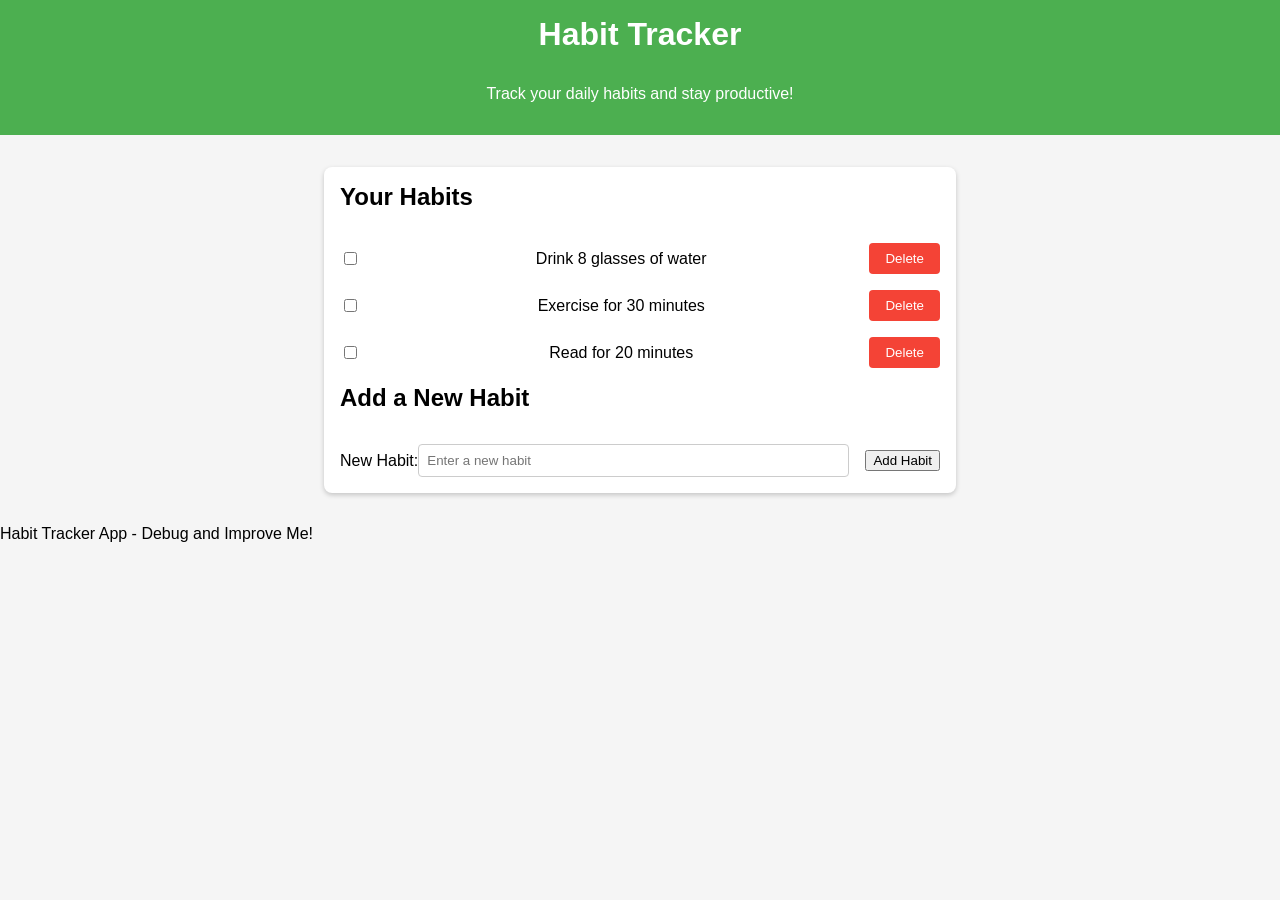
==== index.html @ f2689317 "initial" ====
<!DOCTYPE html>
<html lang="en">
<head>
    <meta charset="UTF-8">
    <meta name="viewport" content="width=device-width, initial-scale=1.0">
    <title>Habit Tracker</title>
    <link rel="stylesheet" href="styles.css">
</head>
<body>
    <header>
        <h1>Habit Tracker</h1>
        <p>Track your daily habits and stay productive!</p>
    </header>

    <main>
        <section id="habit-list">
            <h2>Your Habits</h2>
            <ul id="habits">
                <!-- Predefined habits -->
                <li>
                    <input type="checkbox" class="habit-checkbox">
                    <span>Drink 8 glasses of water</span>
                    <button class="delete-btn">Delete</button>
                </li>
                <li>
                    <input type="checkbox" class="habit-checkbox">
                    <span>Exercise for 30 minutes</span>
                    <button class="delete-btn">Delete</button>
                </li>
                <li>
                    <input type="checkbox" class="habit-checkbox">
                    <span>Read for 20 minutes</span>
                    <button class="delete-btn">Delete</button>
                </li>
            </ul>
        </section>

        <section id="add-habit">
            <h2>Add a New Habit</h2>
            <form id="habit-form">
                <label for="new-habit">New Habit:</label>
                <input type="text" id="new-habit" placeholder="Enter a new habit">
                <button type="submit">Add Habit</button>
            </form>
        </section>
    </main>

    <footer>
        <p>Habit Tracker App - Debug and Improve Me!</p>
    </footer>

    <script src="script.js"></script>
</body>
</html>
---- styles.css ----
body {
    font-family: Arial, sans-serif;
    margin: 0;
    padding: 0;
    background-color: #f5f5f5;
}

header {
    background-color: #4CAF50;
    color: white;
    text-align: center;
    padding: 1rem 0;
}

main {
    max-width: 600px;
    margin: 2rem auto;
    padding: 1rem;
    background-color: white;
    border-radius: 8px;
    box-shadow: 0 2px 5px rgba(0, 0, 0, 0.2);
}

h1, h2 {
    margin: 0;
    padding-bottom: 1rem;
}

ul {
    list-style-type: none;
    padding: 0;
}

li {
    display: flex;
    align-items: center;
    justify-content: space-between;
    margin-bottom: 1rem;
}

.habit-checkbox {
    margin-right: 1rem;
}

.delete-btn {
    background-color: #f44336;
    color: white;
    border: none;
    padding: 0.5rem 1rem;
    border-radius: 4px;
    cursor: pointer;
}

.delete-btn:hover {
    background-color: #d32f2f;
}

#habit-form {
    display: flex;
    justify-content: space-between;
    align-items: center;
    margin-top: 1rem;
}

#new-habit {
    flex: 1;
    padding: 0.5rem;
    margin-right: 1rem;
    border: 1px solid #ccc;
    border-radius: 4px;
}

button {
    cursor: pointer;
}
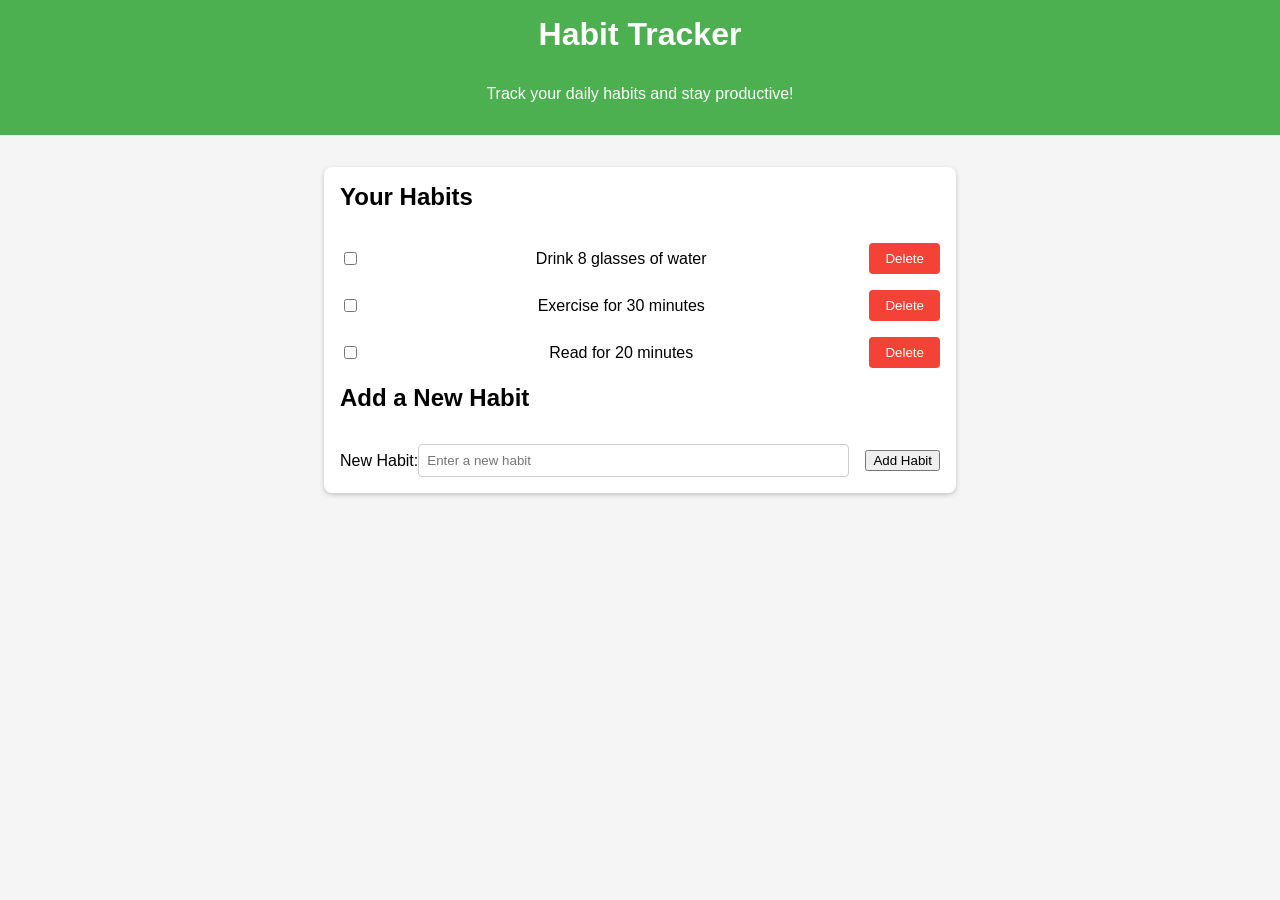
==== commit d1dca6fc: "e" ====
--- a/index.html
+++ b/index.html
@@ -46,7 +46,6 @@
     </main>
 
     <footer>
-        <p>Habit Tracker App - Debug and Improve Me!</p>
     </footer>
 
     <script src="script.js"></script>
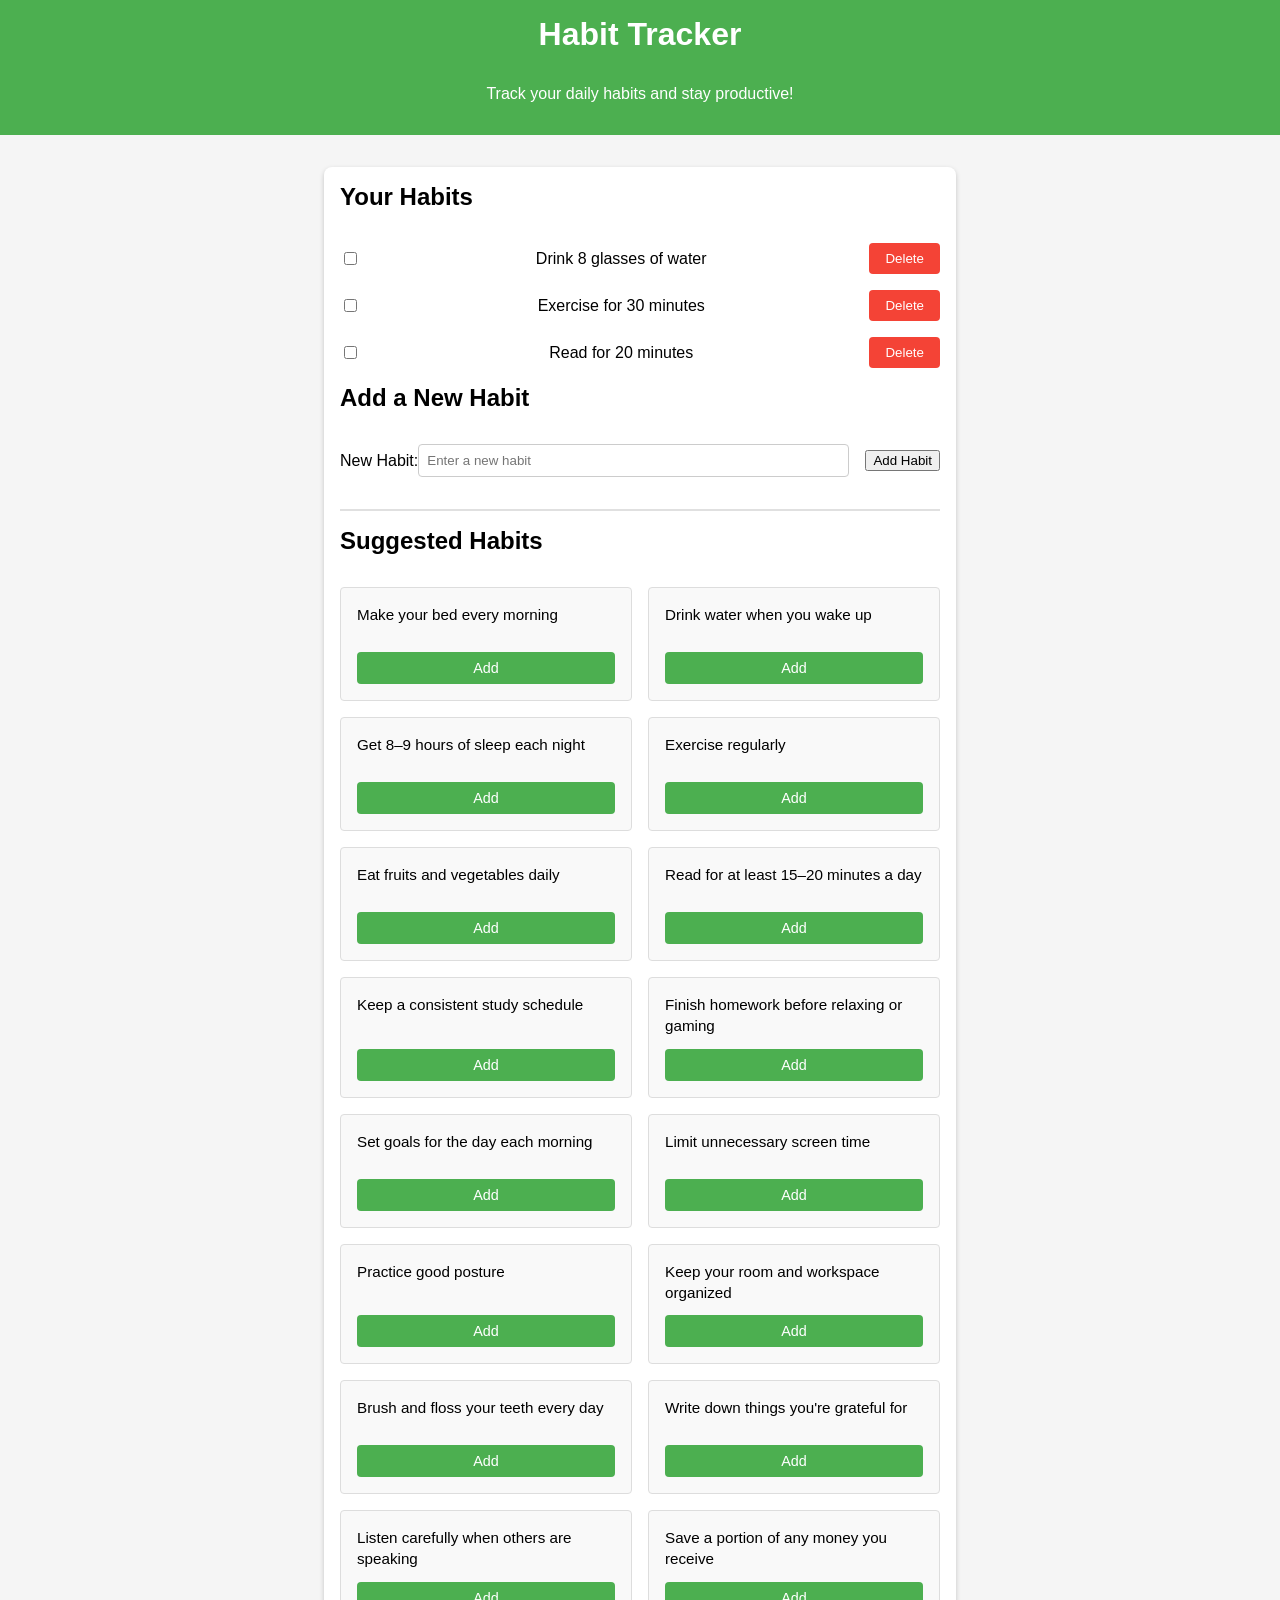
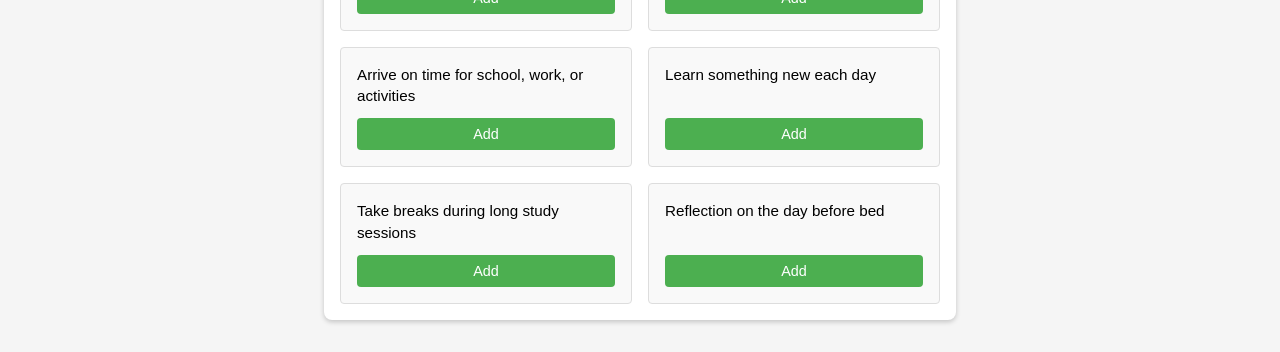
==== commit b2a5f8a3: "list" ====
--- a/index.html
+++ b/index.html
@@ -43,6 +43,92 @@
                 <button type="submit">Add Habit</button>
             </form>
         </section>
+
+        <section id="preset-habits">
+            <h2>Suggested Habits</h2>
+            <div class="preset-habits-container">
+                <div class="preset-habit">
+                    <span>Make your bed every morning</span>
+                    <button class="add-preset-btn">Add</button>
+                </div>
+                <div class="preset-habit">
+                    <span>Drink water when you wake up</span>
+                    <button class="add-preset-btn">Add</button>
+                </div>
+                <div class="preset-habit">
+                    <span>Get 8–9 hours of sleep each night</span>
+                    <button class="add-preset-btn">Add</button>
+                </div>
+                <div class="preset-habit">
+                    <span>Exercise regularly</span>
+                    <button class="add-preset-btn">Add</button>
+                </div>
+                <div class="preset-habit">
+                    <span>Eat fruits and vegetables daily</span>
+                    <button class="add-preset-btn">Add</button>
+                </div>
+                <div class="preset-habit">
+                    <span>Read for at least 15–20 minutes a day</span>
+                    <button class="add-preset-btn">Add</button>
+                </div>
+                <div class="preset-habit">
+                    <span>Keep a consistent study schedule</span>
+                    <button class="add-preset-btn">Add</button>
+                </div>
+                <div class="preset-habit">
+                    <span>Finish homework before relaxing or gaming</span>
+                    <button class="add-preset-btn">Add</button>
+                </div>
+                <div class="preset-habit">
+                    <span>Set goals for the day each morning</span>
+                    <button class="add-preset-btn">Add</button>
+                </div>
+                <div class="preset-habit">
+                    <span>Limit unnecessary screen time</span>
+                    <button class="add-preset-btn">Add</button>
+                </div>
+                <div class="preset-habit">
+                    <span>Practice good posture</span>
+                    <button class="add-preset-btn">Add</button>
+                </div>
+                <div class="preset-habit">
+                    <span>Keep your room and workspace organized</span>
+                    <button class="add-preset-btn">Add</button>
+                </div>
+                <div class="preset-habit">
+                    <span>Brush and floss your teeth every day</span>
+                    <button class="add-preset-btn">Add</button>
+                </div>
+                <div class="preset-habit">
+                    <span>Write down things you're grateful for</span>
+                    <button class="add-preset-btn">Add</button>
+                </div>
+                <div class="preset-habit">
+                    <span>Listen carefully when others are speaking</span>
+                    <button class="add-preset-btn">Add</button>
+                </div>
+                <div class="preset-habit">
+                    <span>Save a portion of any money you receive</span>
+                    <button class="add-preset-btn">Add</button>
+                </div>
+                <div class="preset-habit">
+                    <span>Arrive on time for school, work, or activities</span>
+                    <button class="add-preset-btn">Add</button>
+                </div>
+                <div class="preset-habit">
+                    <span>Learn something new each day</span>
+                    <button class="add-preset-btn">Add</button>
+                </div>
+                <div class="preset-habit">
+                    <span>Take breaks during long study sessions</span>
+                    <button class="add-preset-btn">Add</button>
+                </div>
+                <div class="preset-habit">
+                    <span>Reflection on the day before bed</span>
+                    <button class="add-preset-btn">Add</button>
+                </div>
+            </div>
+        </section>
     </main>
 
     <footer>
--- a/styles.css
+++ b/styles.css
@@ -73,3 +73,47 @@
 button {
     cursor: pointer;
 }
+
+#preset-habits {
+    margin-top: 2rem;
+    padding-top: 1rem;
+    border-top: 2px solid #e0e0e0;
+}
+
+.preset-habits-container {
+    display: grid;
+    grid-template-columns: repeat(auto-fill, minmax(280px, 1fr));
+    gap: 1rem;
+    margin-top: 1rem;
+}
+
+.preset-habit {
+    display: flex;
+    flex-direction: column;
+    justify-content: space-between;
+    padding: 1rem;
+    background-color: #f9f9f9;
+    border: 1px solid #ddd;
+    border-radius: 4px;
+    min-height: 80px;
+}
+
+.preset-habit span {
+    margin-bottom: 0.75rem;
+    font-size: 0.95rem;
+    line-height: 1.4;
+}
+
+.add-preset-btn {
+    background-color: #4CAF50;
+    color: white;
+    border: none;
+    padding: 0.5rem 1rem;
+    border-radius: 4px;
+    cursor: pointer;
+    font-size: 0.9rem;
+}
+
+.add-preset-btn:hover {
+    background-color: #45a049;
+}
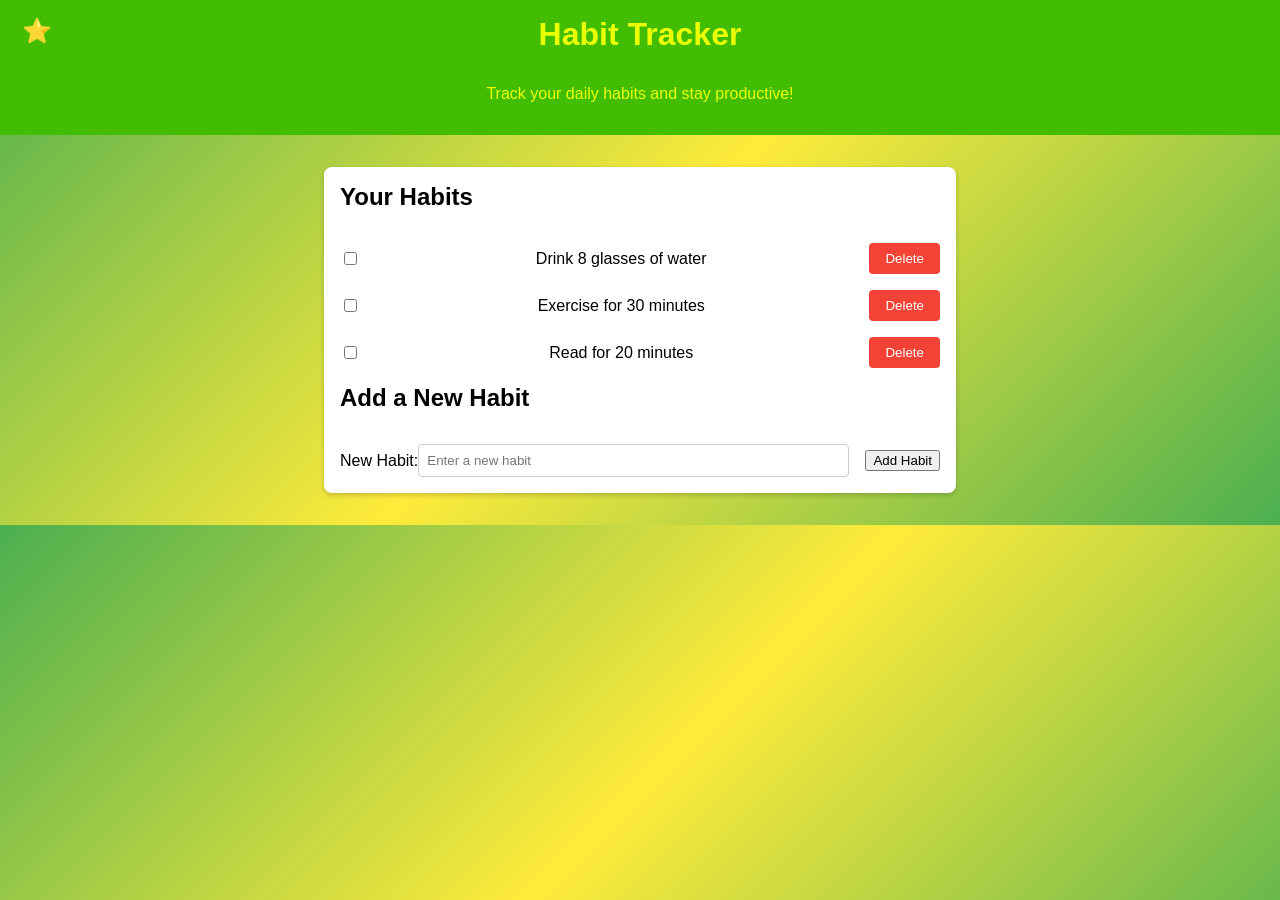
==== commit bf0716f8: "z" ====
--- a/index.html
+++ b/index.html
@@ -8,6 +8,13 @@
 </head>
 <body>
     <header>
+        <div class="nav-dropdown">
+            <button class="nav-star">⭐</button>
+            <div class="dropdown-content">
+                <a href="index.html">Your Habits</a>
+                <a href="suggested-habits.html">Suggested Habits</a>
+            </div>
+        </div>
         <h1>Habit Tracker</h1>
         <p>Track your daily habits and stay productive!</p>
     </header>
@@ -43,92 +50,6 @@
                 <button type="submit">Add Habit</button>
             </form>
         </section>
-
-        <section id="preset-habits">
-            <h2>Suggested Habits</h2>
-            <div class="preset-habits-container">
-                <div class="preset-habit">
-                    <span>Make your bed every morning</span>
-                    <button class="add-preset-btn">Add</button>
-                </div>
-                <div class="preset-habit">
-                    <span>Drink water when you wake up</span>
-                    <button class="add-preset-btn">Add</button>
-                </div>
-                <div class="preset-habit">
-                    <span>Get 8–9 hours of sleep each night</span>
-                    <button class="add-preset-btn">Add</button>
-                </div>
-                <div class="preset-habit">
-                    <span>Exercise regularly</span>
-                    <button class="add-preset-btn">Add</button>
-                </div>
-                <div class="preset-habit">
-                    <span>Eat fruits and vegetables daily</span>
-                    <button class="add-preset-btn">Add</button>
-                </div>
-                <div class="preset-habit">
-                    <span>Read for at least 15–20 minutes a day</span>
-                    <button class="add-preset-btn">Add</button>
-                </div>
-                <div class="preset-habit">
-                    <span>Keep a consistent study schedule</span>
-                    <button class="add-preset-btn">Add</button>
-                </div>
-                <div class="preset-habit">
-                    <span>Finish homework before relaxing or gaming</span>
-                    <button class="add-preset-btn">Add</button>
-                </div>
-                <div class="preset-habit">
-                    <span>Set goals for the day each morning</span>
-                    <button class="add-preset-btn">Add</button>
-                </div>
-                <div class="preset-habit">
-                    <span>Limit unnecessary screen time</span>
-                    <button class="add-preset-btn">Add</button>
-                </div>
-                <div class="preset-habit">
-                    <span>Practice good posture</span>
-                    <button class="add-preset-btn">Add</button>
-                </div>
-                <div class="preset-habit">
-                    <span>Keep your room and workspace organized</span>
-                    <button class="add-preset-btn">Add</button>
-                </div>
-                <div class="preset-habit">
-                    <span>Brush and floss your teeth every day</span>
-                    <button class="add-preset-btn">Add</button>
-                </div>
-                <div class="preset-habit">
-                    <span>Write down things you're grateful for</span>
-                    <button class="add-preset-btn">Add</button>
-                </div>
-                <div class="preset-habit">
-                    <span>Listen carefully when others are speaking</span>
-                    <button class="add-preset-btn">Add</button>
-                </div>
-                <div class="preset-habit">
-                    <span>Save a portion of any money you receive</span>
-                    <button class="add-preset-btn">Add</button>
-                </div>
-                <div class="preset-habit">
-                    <span>Arrive on time for school, work, or activities</span>
-                    <button class="add-preset-btn">Add</button>
-                </div>
-                <div class="preset-habit">
-                    <span>Learn something new each day</span>
-                    <button class="add-preset-btn">Add</button>
-                </div>
-                <div class="preset-habit">
-                    <span>Take breaks during long study sessions</span>
-                    <button class="add-preset-btn">Add</button>
-                </div>
-                <div class="preset-habit">
-                    <span>Reflection on the day before bed</span>
-                    <button class="add-preset-btn">Add</button>
-                </div>
-            </div>
-        </section>
     </main>
 
     <footer>
--- a/styles.css
+++ b/styles.css
@@ -2,14 +2,58 @@
     font-family: Arial, sans-serif;
     margin: 0;
     padding: 0;
-    background-color: #f5f5f5;
+    background: linear-gradient(135deg, #4CAF50, #FFEB3B, #4CAF50);
 }
 
 header {
-    background-color: #4CAF50;
-    color: white;
+    background-color: #43bd01;
+    color: rgb(234, 255, 0);
     text-align: center;
     padding: 1rem 0;
+    position: relative;
+}
+
+.nav-star {
+    font-size: 1.5rem;
+    cursor: pointer;
+    background: none;
+    border: none;
+    color: white;
+}
+
+.nav-dropdown {
+    position: absolute;
+    left: 1rem;
+    top: 1rem;
+    display: inline-block;
+}
+
+.dropdown-content {
+    display: none;
+    position: absolute;
+    left: 0;
+    top: 2.5rem;
+    background-color: #2e7d22;
+    min-width: 160px;
+    box-shadow: 0px 8px 16px 0px rgba(0, 0, 0, 0.2);
+    z-index: 1;
+    border-radius: 4px;
+}
+
+.dropdown-content a {
+    color: white;
+    padding: 0.75rem 1rem;
+    text-decoration: none;
+    display: block;
+    cursor: pointer;
+}
+
+.dropdown-content a:hover {
+    background-color: #1e5318;
+}
+
+.nav-dropdown:hover .dropdown-content {
+    display: block;
 }
 
 main {
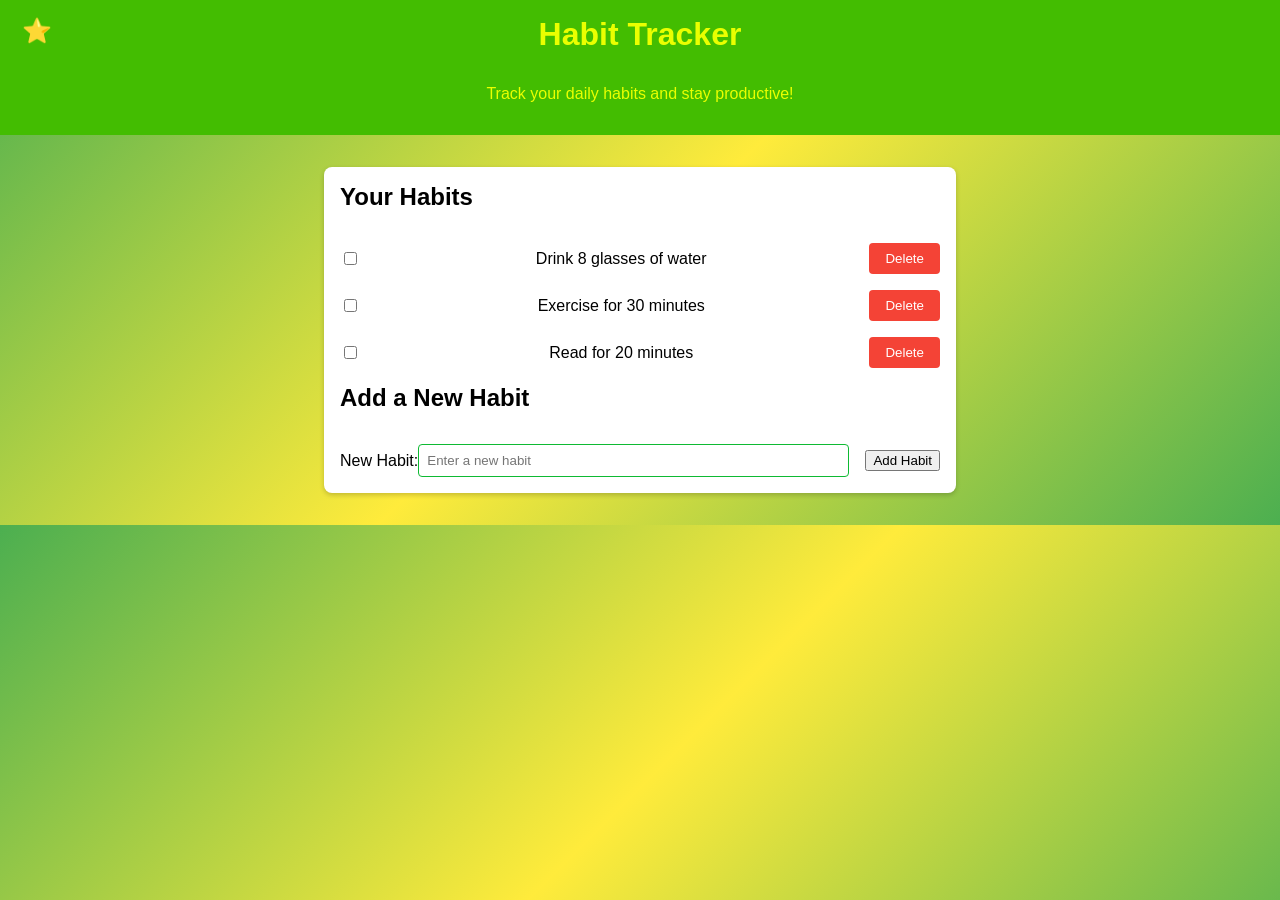
==== commit f4066696: "p" ====
--- a/index.html
+++ b/index.html
@@ -11,6 +11,7 @@
         <div class="nav-dropdown">
             <button class="nav-star">⭐</button>
             <div class="dropdown-content">
+                <a href="welcome.html">Welcome</a>
                 <a href="index.html">Your Habits</a>
                 <a href="suggested-habits.html">Suggested Habits</a>
             </div>
--- a/styles.css
+++ b/styles.css
@@ -110,7 +110,7 @@
     flex: 1;
     padding: 0.5rem;
     margin-right: 1rem;
-    border: 1px solid #ccc;
+    border: 1px solid #0eba33;
     border-radius: 4px;
 }
 
@@ -124,40 +124,200 @@
     border-top: 2px solid #e0e0e0;
 }
 
-.preset-habits-container {
+.carousel-container {
+    display: flex;
+    flex-direction: column;
+    align-items: center;
+    gap: 2rem;
+    margin-top: 2rem;
+    padding: 2rem;
+    background-color: #f9f9f9;
+    border-radius: 8px;
+    min-height: 200px;
+    justify-content: center;
+}
+
+.carousel-display {
+    display: flex;
+    flex-direction: column;
+    align-items: center;
+    gap: 1rem;
+    text-align: center;
+    min-height: 80px;
+    justify-content: center;
+}
+
+.carousel-display span {
+    font-size: 1.5rem;
+    font-weight: bold;
+    color: #333;
+    line-height: 1.6;
+    max-width: 500px;
+}
+
+.carousel-nav {
+    display: flex;
+    align-items: center;
+    gap: 1.5rem;
+    justify-content: center;
+}
+
+.nav-btn {
+    background-color: #4CAF50;
+    color: white;
+    border: none;
+    padding: 0.75rem 1.25rem;
+    border-radius: 4px;
+    cursor: pointer;
+    font-size: 1.2rem;
+    font-weight: bold;
+}
+
+.nav-btn:hover {
+    background-color: #45a049;
+}
+
+#habit-counter {
+    font-size: 1rem;
+    color: #666;
+    min-width: 60px;
+    text-align: center;
+}
+
+#carousel-add-btn {
+    background-color: #4CAF50;
+    color: white;
+    border: none;
+    padding: 0.75rem 2rem;
+    border-radius: 4px;
+    cursor: pointer;
+    font-size: 1rem;
+    font-weight: bold;
+}
+
+#carousel-add-btn:hover {
+    background-color: #45a049;
+}
+
+/* Welcome Page Styles */
+.welcome-main {
+    max-width: 800px;
+    margin: 2rem auto;
+    padding: 1rem;
+}
+
+.welcome-section {
+    background-color: white;
+    border-radius: 8px;
+    box-shadow: 0 2px 5px rgba(0, 0, 0, 0.2);
+    padding: 2rem;
+}
+
+.welcome-section h2 {
+    text-align: center;
+    color: #4CAF50;
+    font-size: 2rem;
+    margin-bottom: 0.5rem;
+}
+
+.welcome-section > p {
+    text-align: center;
+    font-size: 1.1rem;
+    color: #666;
+    margin-bottom: 2rem;
+}
+
+.welcome-content {
     display: grid;
-    grid-template-columns: repeat(auto-fill, minmax(280px, 1fr));
+    grid-template-columns: repeat(auto-fit, minmax(250px, 1fr));
+    gap: 1.5rem;
+    margin: 2rem 0;
+}
+
+.welcome-card {
+    background: linear-gradient(135deg, #f0f8ff, #e6f2ff);
+    padding: 1.5rem;
+    border-radius: 8px;
+    border-left: 4px solid #4CAF50;
+}
+
+.welcome-card h3 {
+    color: #4CAF50;
+    margin-top: 0;
+}
+
+.welcome-card p {
+    color: #555;
+    line-height: 1.6;
+}
+
+.welcome-buttons {
+    display: flex;
     gap: 1rem;
-    margin-top: 1rem;
-}
-
-.preset-habit {
-    display: flex;
-    flex-direction: column;
-    justify-content: space-between;
-    padding: 1rem;
+    justify-content: center;
+    margin: 2rem 0;
+    flex-wrap: wrap;
+}
+
+.btn {
+    padding: 1rem 2rem;
+    border-radius: 4px;
+    text-decoration: none;
+    font-size: 1rem;
+    font-weight: bold;
+    border: none;
+    cursor: pointer;
+    transition: all 0.3s ease;
+    display: inline-block;
+}
+
+.btn-primary {
+    background-color: #4CAF50;
+    color: white;
+}
+
+.btn-primary:hover {
+    background-color: #45a049;
+    transform: translateY(-2px);
+    box-shadow: 0 4px 8px rgba(0, 0, 0, 0.2);
+}
+
+.btn-secondary {
+    background-color: #FFEB3B;
+    color: #333;
+    border: 2px solid #4CAF50;
+}
+
+.btn-secondary:hover {
+    background-color: #fdd835;
+    transform: translateY(-2px);
+    box-shadow: 0 4px 8px rgba(0, 0, 0, 0.2);
+}
+
+.welcome-tips {
     background-color: #f9f9f9;
-    border: 1px solid #ddd;
-    border-radius: 4px;
-    min-height: 80px;
-}
-
-.preset-habit span {
-    margin-bottom: 0.75rem;
-    font-size: 0.95rem;
-    line-height: 1.4;
-}
-
-.add-preset-btn {
-    background-color: #4CAF50;
-    color: white;
-    border: none;
-    padding: 0.5rem 1rem;
-    border-radius: 4px;
-    cursor: pointer;
-    font-size: 0.9rem;
-}
-
-.add-preset-btn:hover {
-    background-color: #45a049;
-}
+    padding: 1.5rem;
+    border-radius: 8px;
+    margin-top: 2rem;
+}
+
+.welcome-tips h3 {
+    color: #4CAF50;
+    margin-top: 0;
+}
+
+.welcome-tips ul {
+    list-style: none;
+    padding: 0;
+}
+
+.welcome-tips li {
+    padding: 0.75rem 0;
+    color: #555;
+    line-height: 1.6;
+    border-bottom: 1px solid #eee;
+}
+
+.welcome-tips li:last-child {
+    border-bottom: none;
+}
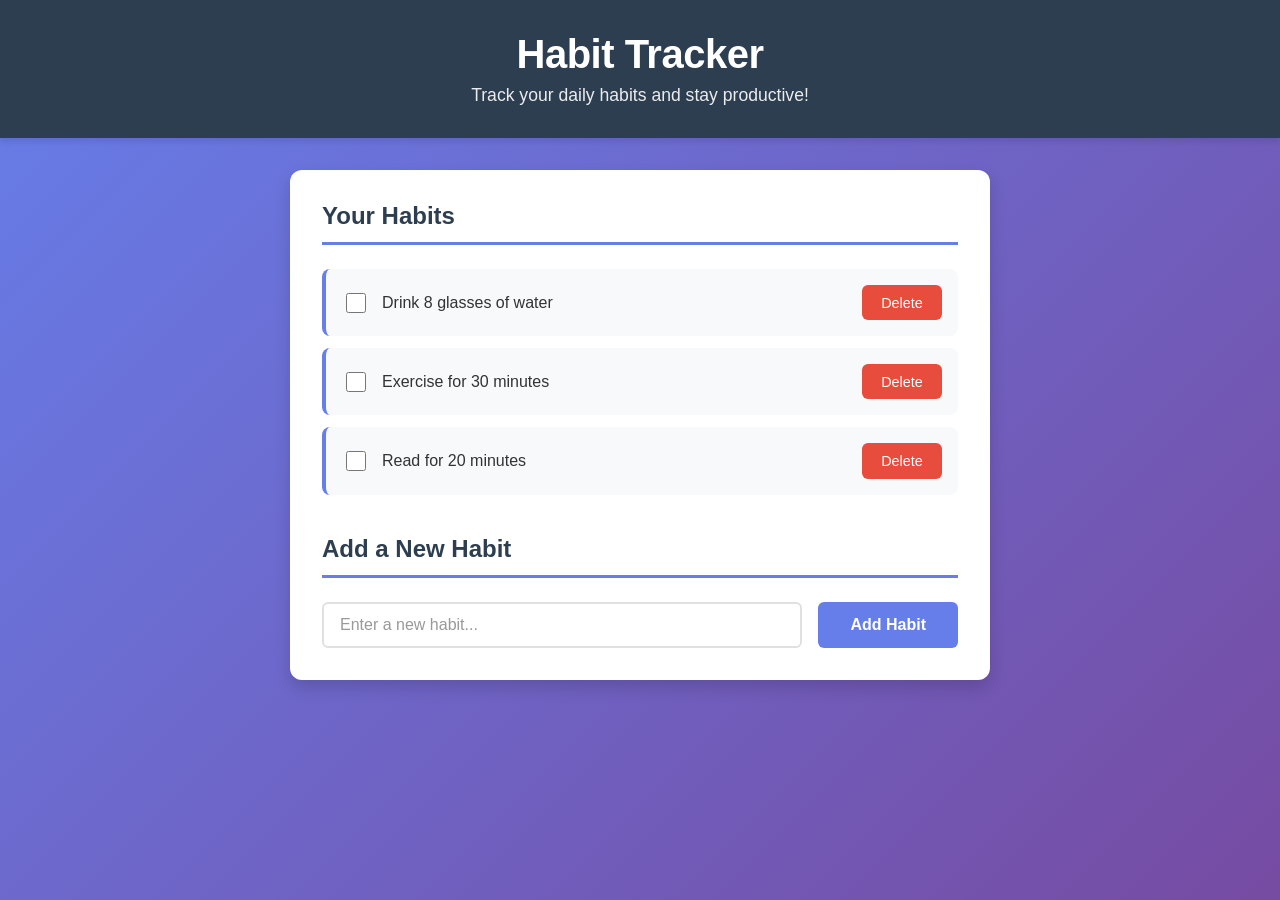
==== commit 545538a2: "upload" ====
--- a/index.html
+++ b/index.html
@@ -8,14 +8,6 @@
 </head>
 <body>
     <header>
-        <div class="nav-dropdown">
-            <button class="nav-star">⭐</button>
-            <div class="dropdown-content">
-                <a href="welcome.html">Welcome</a>
-                <a href="index.html">Your Habits</a>
-                <a href="suggested-habits.html">Suggested Habits</a>
-            </div>
-        </div>
         <h1>Habit Tracker</h1>
         <p>Track your daily habits and stay productive!</p>
     </header>
@@ -46,8 +38,7 @@
         <section id="add-habit">
             <h2>Add a New Habit</h2>
             <form id="habit-form">
-                <label for="new-habit">New Habit:</label>
-                <input type="text" id="new-habit" placeholder="Enter a new habit">
+                <input type="text" id="new-habit" placeholder="Enter a new habit...">
                 <button type="submit">Add Habit</button>
             </form>
         </section>
--- a/styles.css
+++ b/styles.css
@@ -1,323 +1,217 @@
+* {
+    box-sizing: border-box;
+}
+
 body {
-    font-family: Arial, sans-serif;
+    font-family: -apple-system, BlinkMacSystemFont, 'Segoe UI', Roboto, 'Helvetica Neue', Arial, sans-serif;
     margin: 0;
     padding: 0;
-    background: linear-gradient(135deg, #4CAF50, #FFEB3B, #4CAF50);
+    background: linear-gradient(135deg, #667eea 0%, #764ba2 100%);
+    min-height: 100vh;
 }
 
 header {
-    background-color: #43bd01;
-    color: rgb(234, 255, 0);
+    background-color: #2c3e50;
+    color: white;
     text-align: center;
-    padding: 1rem 0;
-    position: relative;
-}
-
-.nav-star {
+    padding: 2rem 1rem;
+    box-shadow: 0 4px 6px rgba(0, 0, 0, 0.1);
+}
+
+header h1 {
+    margin: 0;
+    font-size: 2.5rem;
+    font-weight: 600;
+    letter-spacing: -0.5px;
+}
+
+header p {
+    margin: 0.5rem 0 0 0;
+    font-size: 1.1rem;
+    opacity: 0.9;
+    font-weight: 300;
+}
+
+main {
+    max-width: 700px;
+    margin: 2rem auto;
+    padding: 2rem;
+    background-color: white;
+    border-radius: 12px;
+    box-shadow: 0 8px 16px rgba(0, 0, 0, 0.15);
+}
+
+section {
+    margin-bottom: 2.5rem;
+}
+
+section:last-child {
+    margin-bottom: 0;
+}
+
+h2 {
+    margin: 0 0 1.5rem 0;
     font-size: 1.5rem;
-    cursor: pointer;
-    background: none;
-    border: none;
-    color: white;
-}
-
-.nav-dropdown {
-    position: absolute;
-    left: 1rem;
-    top: 1rem;
-    display: inline-block;
-}
-
-.dropdown-content {
-    display: none;
-    position: absolute;
-    left: 0;
-    top: 2.5rem;
-    background-color: #2e7d22;
-    min-width: 160px;
-    box-shadow: 0px 8px 16px 0px rgba(0, 0, 0, 0.2);
-    z-index: 1;
-    border-radius: 4px;
-}
-
-.dropdown-content a {
-    color: white;
-    padding: 0.75rem 1rem;
-    text-decoration: none;
-    display: block;
-    cursor: pointer;
-}
-
-.dropdown-content a:hover {
-    background-color: #1e5318;
-}
-
-.nav-dropdown:hover .dropdown-content {
-    display: block;
-}
-
-main {
-    max-width: 600px;
-    margin: 2rem auto;
-    padding: 1rem;
-    background-color: white;
-    border-radius: 8px;
-    box-shadow: 0 2px 5px rgba(0, 0, 0, 0.2);
-}
-
-h1, h2 {
-    margin: 0;
-    padding-bottom: 1rem;
+    color: #2c3e50;
+    border-bottom: 3px solid #667eea;
+    padding-bottom: 0.75rem;
+    font-weight: 600;
 }
 
 ul {
     list-style-type: none;
     padding: 0;
+    margin: 0;
 }
 
 li {
     display: flex;
     align-items: center;
     justify-content: space-between;
-    margin-bottom: 1rem;
+    padding: 1rem;
+    margin-bottom: 0.75rem;
+    background-color: #f8f9fa;
+    border-radius: 8px;
+    border-left: 4px solid #667eea;
+    transition: all 0.3s ease;
+}
+
+li:hover {
+    background-color: #f0f1f3;
+    transform: translateX(4px);
 }
 
 .habit-checkbox {
     margin-right: 1rem;
+    width: 20px;
+    height: 20px;
+    cursor: pointer;
+    accent-color: #667eea;
+}
+
+.habit-checkbox:checked + span {
+    text-decoration: line-through;
+    color: #999;
+}
+
+span {
+    flex: 1;
+    font-size: 1rem;
+    color: #333;
+    transition: all 0.3s ease;
 }
 
 .delete-btn {
-    background-color: #f44336;
+    background-color: #e74c3c;
     color: white;
     border: none;
-    padding: 0.5rem 1rem;
-    border-radius: 4px;
-    cursor: pointer;
+    padding: 0.6rem 1.2rem;
+    border-radius: 6px;
+    cursor: pointer;
+    font-size: 0.9rem;
+    font-weight: 500;
+    transition: all 0.3s ease;
 }
 
 .delete-btn:hover {
-    background-color: #d32f2f;
+    background-color: #c0392b;
+    transform: scale(1.05);
+}
+
+.delete-btn:active {
+    transform: scale(0.95);
 }
 
 #habit-form {
     display: flex;
-    justify-content: space-between;
-    align-items: center;
+    gap: 1rem;
+    align-items: stretch;
     margin-top: 1rem;
+    flex-wrap: wrap;
+}
+
+label {
+    display: block;
+    margin-bottom: 0.75rem;
+    color: #2c3e50;
+    font-weight: 500;
+    font-size: 1rem;
 }
 
 #new-habit {
     flex: 1;
-    padding: 0.5rem;
-    margin-right: 1rem;
-    border: 1px solid #0eba33;
-    border-radius: 4px;
-}
-
-button {
-    cursor: pointer;
-}
-
-#preset-habits {
-    margin-top: 2rem;
-    padding-top: 1rem;
-    border-top: 2px solid #e0e0e0;
-}
-
-.carousel-container {
-    display: flex;
-    flex-direction: column;
-    align-items: center;
-    gap: 2rem;
-    margin-top: 2rem;
-    padding: 2rem;
-    background-color: #f9f9f9;
-    border-radius: 8px;
-    min-height: 200px;
-    justify-content: center;
-}
-
-.carousel-display {
-    display: flex;
-    flex-direction: column;
-    align-items: center;
-    gap: 1rem;
-    text-align: center;
-    min-height: 80px;
-    justify-content: center;
-}
-
-.carousel-display span {
-    font-size: 1.5rem;
-    font-weight: bold;
-    color: #333;
-    line-height: 1.6;
-    max-width: 500px;
-}
-
-.carousel-nav {
-    display: flex;
-    align-items: center;
-    gap: 1.5rem;
-    justify-content: center;
-}
-
-.nav-btn {
-    background-color: #4CAF50;
-    color: white;
-    border: none;
-    padding: 0.75rem 1.25rem;
-    border-radius: 4px;
-    cursor: pointer;
-    font-size: 1.2rem;
-    font-weight: bold;
-}
-
-.nav-btn:hover {
-    background-color: #45a049;
-}
-
-#habit-counter {
-    font-size: 1rem;
-    color: #666;
-    min-width: 60px;
-    text-align: center;
-}
-
-#carousel-add-btn {
-    background-color: #4CAF50;
+    min-width: 200px;
+    padding: 0.75rem 1rem;
+    border: 2px solid #e0e0e0;
+    border-radius: 6px;
+    font-size: 1rem;
+    transition: all 0.3s ease;
+}
+
+#new-habit:focus {
+    outline: none;
+    border-color: #667eea;
+    box-shadow: 0 0 0 3px rgba(102, 126, 234, 0.1);
+}
+
+#new-habit::placeholder {
+    color: #999;
+}
+
+#habit-form button {
+    background-color: #667eea;
     color: white;
     border: none;
     padding: 0.75rem 2rem;
-    border-radius: 4px;
-    cursor: pointer;
-    font-size: 1rem;
-    font-weight: bold;
-}
-
-#carousel-add-btn:hover {
-    background-color: #45a049;
-}
-
-/* Welcome Page Styles */
-.welcome-main {
-    max-width: 800px;
-    margin: 2rem auto;
-    padding: 1rem;
-}
-
-.welcome-section {
-    background-color: white;
-    border-radius: 8px;
-    box-shadow: 0 2px 5px rgba(0, 0, 0, 0.2);
-    padding: 2rem;
-}
-
-.welcome-section h2 {
+    border-radius: 6px;
+    cursor: pointer;
+    font-size: 1rem;
+    font-weight: 600;
+    transition: all 0.3s ease;
+    white-space: nowrap;
+}
+
+#habit-form button:hover {
+    background-color: #5568d3;
+    transform: translateY(-2px);
+    box-shadow: 0 4px 12px rgba(102, 126, 234, 0.4);
+}
+
+#habit-form button:active {
+    transform: translateY(0);
+}
+
+button {
+    cursor: pointer;
+}
+
+footer {
     text-align: center;
-    color: #4CAF50;
-    font-size: 2rem;
-    margin-bottom: 0.5rem;
-}
-
-.welcome-section > p {
-    text-align: center;
-    font-size: 1.1rem;
-    color: #666;
-    margin-bottom: 2rem;
-}
-
-.welcome-content {
-    display: grid;
-    grid-template-columns: repeat(auto-fit, minmax(250px, 1fr));
-    gap: 1.5rem;
-    margin: 2rem 0;
-}
-
-.welcome-card {
-    background: linear-gradient(135deg, #f0f8ff, #e6f2ff);
-    padding: 1.5rem;
-    border-radius: 8px;
-    border-left: 4px solid #4CAF50;
-}
-
-.welcome-card h3 {
-    color: #4CAF50;
-    margin-top: 0;
-}
-
-.welcome-card p {
-    color: #555;
-    line-height: 1.6;
-}
-
-.welcome-buttons {
-    display: flex;
-    gap: 1rem;
-    justify-content: center;
-    margin: 2rem 0;
-    flex-wrap: wrap;
-}
-
-.btn {
-    padding: 1rem 2rem;
-    border-radius: 4px;
-    text-decoration: none;
-    font-size: 1rem;
-    font-weight: bold;
-    border: none;
-    cursor: pointer;
-    transition: all 0.3s ease;
-    display: inline-block;
-}
-
-.btn-primary {
-    background-color: #4CAF50;
-    color: white;
-}
-
-.btn-primary:hover {
-    background-color: #45a049;
-    transform: translateY(-2px);
-    box-shadow: 0 4px 8px rgba(0, 0, 0, 0.2);
-}
-
-.btn-secondary {
-    background-color: #FFEB3B;
-    color: #333;
-    border: 2px solid #4CAF50;
-}
-
-.btn-secondary:hover {
-    background-color: #fdd835;
-    transform: translateY(-2px);
-    box-shadow: 0 4px 8px rgba(0, 0, 0, 0.2);
-}
-
-.welcome-tips {
-    background-color: #f9f9f9;
-    padding: 1.5rem;
-    border-radius: 8px;
-    margin-top: 2rem;
-}
-
-.welcome-tips h3 {
-    color: #4CAF50;
-    margin-top: 0;
-}
-
-.welcome-tips ul {
-    list-style: none;
-    padding: 0;
-}
-
-.welcome-tips li {
-    padding: 0.75rem 0;
-    color: #555;
-    line-height: 1.6;
-    border-bottom: 1px solid #eee;
-}
-
-.welcome-tips li:last-child {
-    border-bottom: none;
-}
+    padding: 2rem 1rem;
+    color: #999;
+    font-size: 0.9rem;
+}
+
+@media (max-width: 600px) {
+    header h1 {
+        font-size: 2rem;
+    }
+
+    main {
+        margin: 1rem;
+        padding: 1.5rem;
+    }
+
+    #habit-form {
+        flex-direction: column;
+    }
+
+    #new-habit {
+        min-width: auto;
+        width: 100%;
+    }
+
+    #habit-form button {
+        width: 100%;
+    }
+}
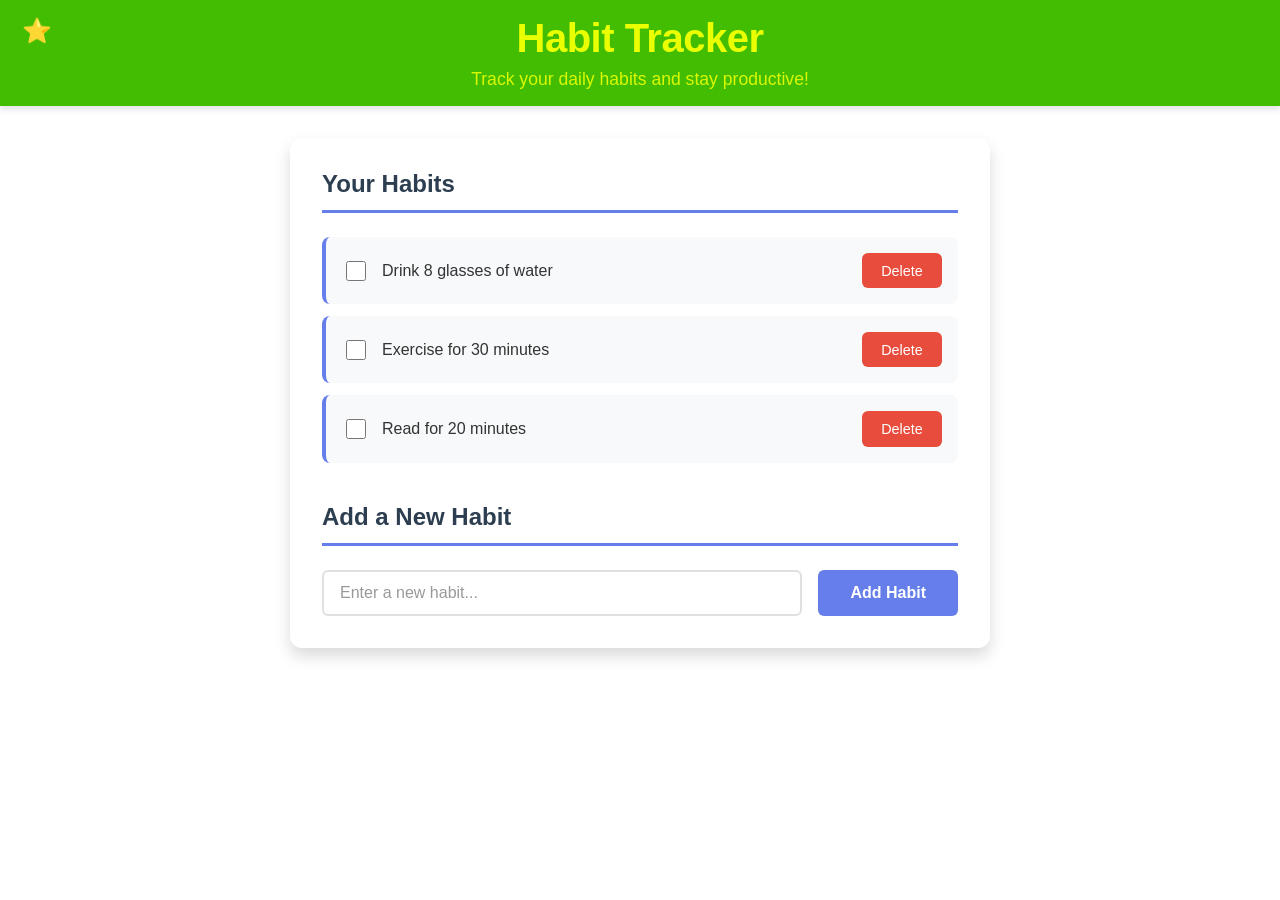
==== commit cd6d9300: "Merge branch 'main' of https://github.com/bentleybrown-dot/habit" ====
--- a/index.html
+++ b/index.html
@@ -8,6 +8,14 @@
 </head>
 <body>
     <header>
+        <div class="nav-dropdown">
+            <button class="nav-star">⭐</button>
+            <div class="dropdown-content">
+                <a href="welcome.html">Welcome</a>
+                <a href="index.html">Your Habits</a>
+                <a href="suggested-habits.html">Suggested Habits</a>
+            </div>
+        </div>
         <h1>Habit Tracker</h1>
         <p>Track your daily habits and stay productive!</p>
     </header>
--- a/styles.css
+++ b/styles.css
@@ -6,6 +6,7 @@
     font-family: -apple-system, BlinkMacSystemFont, 'Segoe UI', Roboto, 'Helvetica Neue', Arial, sans-serif;
     margin: 0;
     padding: 0;
+<<<<<<< HEAD
     background: linear-gradient(135deg, #667eea 0%, #764ba2 100%);
     min-height: 100vh;
 }
@@ -30,6 +31,60 @@
     font-size: 1.1rem;
     opacity: 0.9;
     font-weight: 300;
+=======
+    background: linear-gradient(135deg, #4CAF50, #FFEB3B, #4CAF50);
+}
+
+header {
+    background-color: #43bd01;
+    color: rgb(234, 255, 0);
+    text-align: center;
+    padding: 1rem 0;
+    position: relative;
+}
+
+.nav-star {
+    font-size: 1.5rem;
+    cursor: pointer;
+    background: none;
+    border: none;
+    color: white;
+}
+
+.nav-dropdown {
+    position: absolute;
+    left: 1rem;
+    top: 1rem;
+    display: inline-block;
+}
+
+.dropdown-content {
+    display: none;
+    position: absolute;
+    left: 0;
+    top: 2.5rem;
+    background-color: #2e7d22;
+    min-width: 160px;
+    box-shadow: 0px 8px 16px 0px rgba(0, 0, 0, 0.2);
+    z-index: 1;
+    border-radius: 4px;
+}
+
+.dropdown-content a {
+    color: white;
+    padding: 0.75rem 1rem;
+    text-decoration: none;
+    display: block;
+    cursor: pointer;
+}
+
+.dropdown-content a:hover {
+    background-color: #1e5318;
+}
+
+.nav-dropdown:hover .dropdown-content {
+    display: block;
+>>>>>>> f40666967b2783afdbe9f6af9f587669960d8356
 }
 
 main {
@@ -140,6 +195,7 @@
 
 #new-habit {
     flex: 1;
+<<<<<<< HEAD
     min-width: 200px;
     padding: 0.75rem 1rem;
     border: 2px solid #e0e0e0;
@@ -179,12 +235,19 @@
 
 #habit-form button:active {
     transform: translateY(0);
+=======
+    padding: 0.5rem;
+    margin-right: 1rem;
+    border: 1px solid #0eba33;
+    border-radius: 4px;
+>>>>>>> f40666967b2783afdbe9f6af9f587669960d8356
 }
 
 button {
     cursor: pointer;
 }
 
+<<<<<<< HEAD
 footer {
     text-align: center;
     padding: 2rem 1rem;
@@ -214,4 +277,208 @@
     #habit-form button {
         width: 100%;
     }
-}
+=======
+#preset-habits {
+    margin-top: 2rem;
+    padding-top: 1rem;
+    border-top: 2px solid #e0e0e0;
+}
+
+.carousel-container {
+    display: flex;
+    flex-direction: column;
+    align-items: center;
+    gap: 2rem;
+    margin-top: 2rem;
+    padding: 2rem;
+    background-color: #f9f9f9;
+    border-radius: 8px;
+    min-height: 200px;
+    justify-content: center;
+}
+
+.carousel-display {
+    display: flex;
+    flex-direction: column;
+    align-items: center;
+    gap: 1rem;
+    text-align: center;
+    min-height: 80px;
+    justify-content: center;
+}
+
+.carousel-display span {
+    font-size: 1.5rem;
+    font-weight: bold;
+    color: #333;
+    line-height: 1.6;
+    max-width: 500px;
+}
+
+.carousel-nav {
+    display: flex;
+    align-items: center;
+    gap: 1.5rem;
+    justify-content: center;
+}
+
+.nav-btn {
+    background-color: #4CAF50;
+    color: white;
+    border: none;
+    padding: 0.75rem 1.25rem;
+    border-radius: 4px;
+    cursor: pointer;
+    font-size: 1.2rem;
+    font-weight: bold;
+}
+
+.nav-btn:hover {
+    background-color: #45a049;
+}
+
+#habit-counter {
+    font-size: 1rem;
+    color: #666;
+    min-width: 60px;
+    text-align: center;
+}
+
+#carousel-add-btn {
+    background-color: #4CAF50;
+    color: white;
+    border: none;
+    padding: 0.75rem 2rem;
+    border-radius: 4px;
+    cursor: pointer;
+    font-size: 1rem;
+    font-weight: bold;
+}
+
+#carousel-add-btn:hover {
+    background-color: #45a049;
+}
+
+/* Welcome Page Styles */
+.welcome-main {
+    max-width: 800px;
+    margin: 2rem auto;
+    padding: 1rem;
+}
+
+.welcome-section {
+    background-color: white;
+    border-radius: 8px;
+    box-shadow: 0 2px 5px rgba(0, 0, 0, 0.2);
+    padding: 2rem;
+}
+
+.welcome-section h2 {
+    text-align: center;
+    color: #4CAF50;
+    font-size: 2rem;
+    margin-bottom: 0.5rem;
+}
+
+.welcome-section > p {
+    text-align: center;
+    font-size: 1.1rem;
+    color: #666;
+    margin-bottom: 2rem;
+}
+
+.welcome-content {
+    display: grid;
+    grid-template-columns: repeat(auto-fit, minmax(250px, 1fr));
+    gap: 1.5rem;
+    margin: 2rem 0;
+}
+
+.welcome-card {
+    background: linear-gradient(135deg, #f0f8ff, #e6f2ff);
+    padding: 1.5rem;
+    border-radius: 8px;
+    border-left: 4px solid #4CAF50;
+}
+
+.welcome-card h3 {
+    color: #4CAF50;
+    margin-top: 0;
+}
+
+.welcome-card p {
+    color: #555;
+    line-height: 1.6;
+}
+
+.welcome-buttons {
+    display: flex;
+    gap: 1rem;
+    justify-content: center;
+    margin: 2rem 0;
+    flex-wrap: wrap;
+}
+
+.btn {
+    padding: 1rem 2rem;
+    border-radius: 4px;
+    text-decoration: none;
+    font-size: 1rem;
+    font-weight: bold;
+    border: none;
+    cursor: pointer;
+    transition: all 0.3s ease;
+    display: inline-block;
+}
+
+.btn-primary {
+    background-color: #4CAF50;
+    color: white;
+}
+
+.btn-primary:hover {
+    background-color: #45a049;
+    transform: translateY(-2px);
+    box-shadow: 0 4px 8px rgba(0, 0, 0, 0.2);
+}
+
+.btn-secondary {
+    background-color: #FFEB3B;
+    color: #333;
+    border: 2px solid #4CAF50;
+}
+
+.btn-secondary:hover {
+    background-color: #fdd835;
+    transform: translateY(-2px);
+    box-shadow: 0 4px 8px rgba(0, 0, 0, 0.2);
+}
+
+.welcome-tips {
+    background-color: #f9f9f9;
+    padding: 1.5rem;
+    border-radius: 8px;
+    margin-top: 2rem;
+}
+
+.welcome-tips h3 {
+    color: #4CAF50;
+    margin-top: 0;
+}
+
+.welcome-tips ul {
+    list-style: none;
+    padding: 0;
+}
+
+.welcome-tips li {
+    padding: 0.75rem 0;
+    color: #555;
+    line-height: 1.6;
+    border-bottom: 1px solid #eee;
+}
+
+.welcome-tips li:last-child {
+    border-bottom: none;
+>>>>>>> f40666967b2783afdbe9f6af9f587669960d8356
+}
